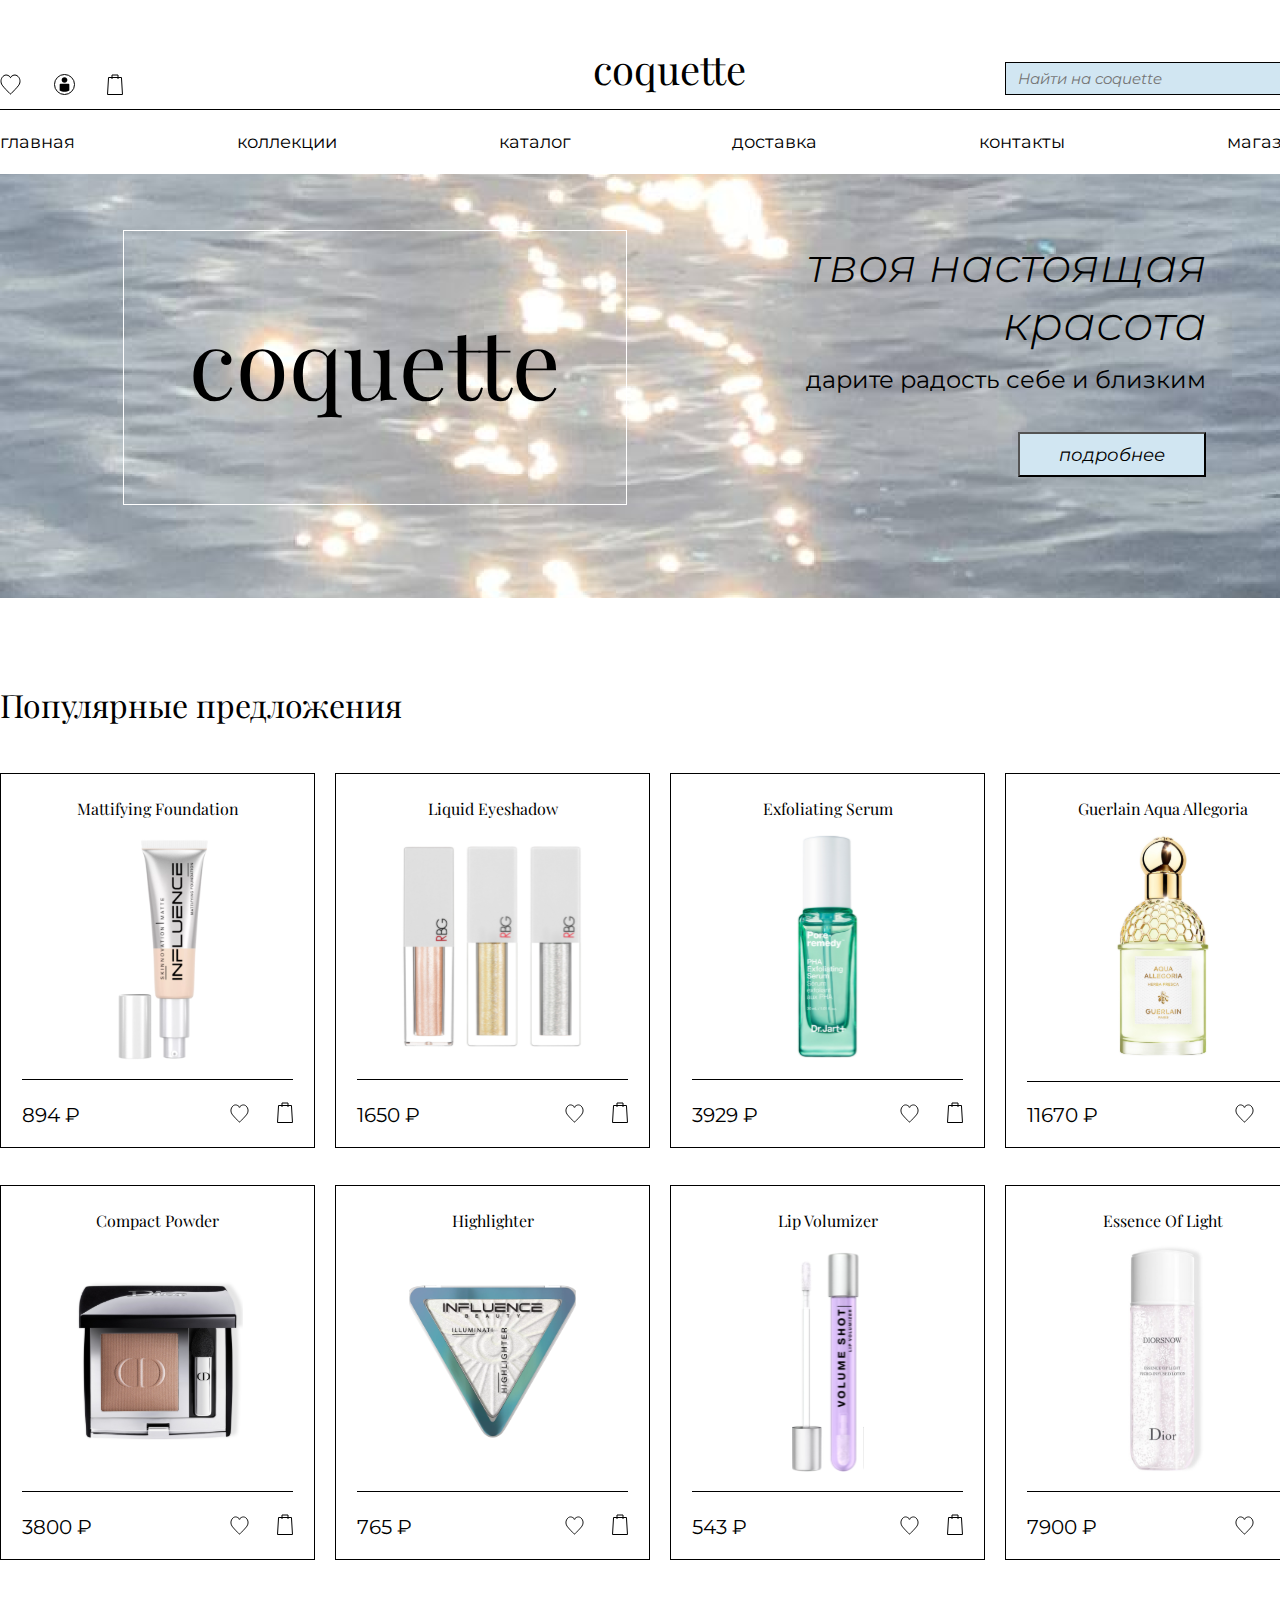
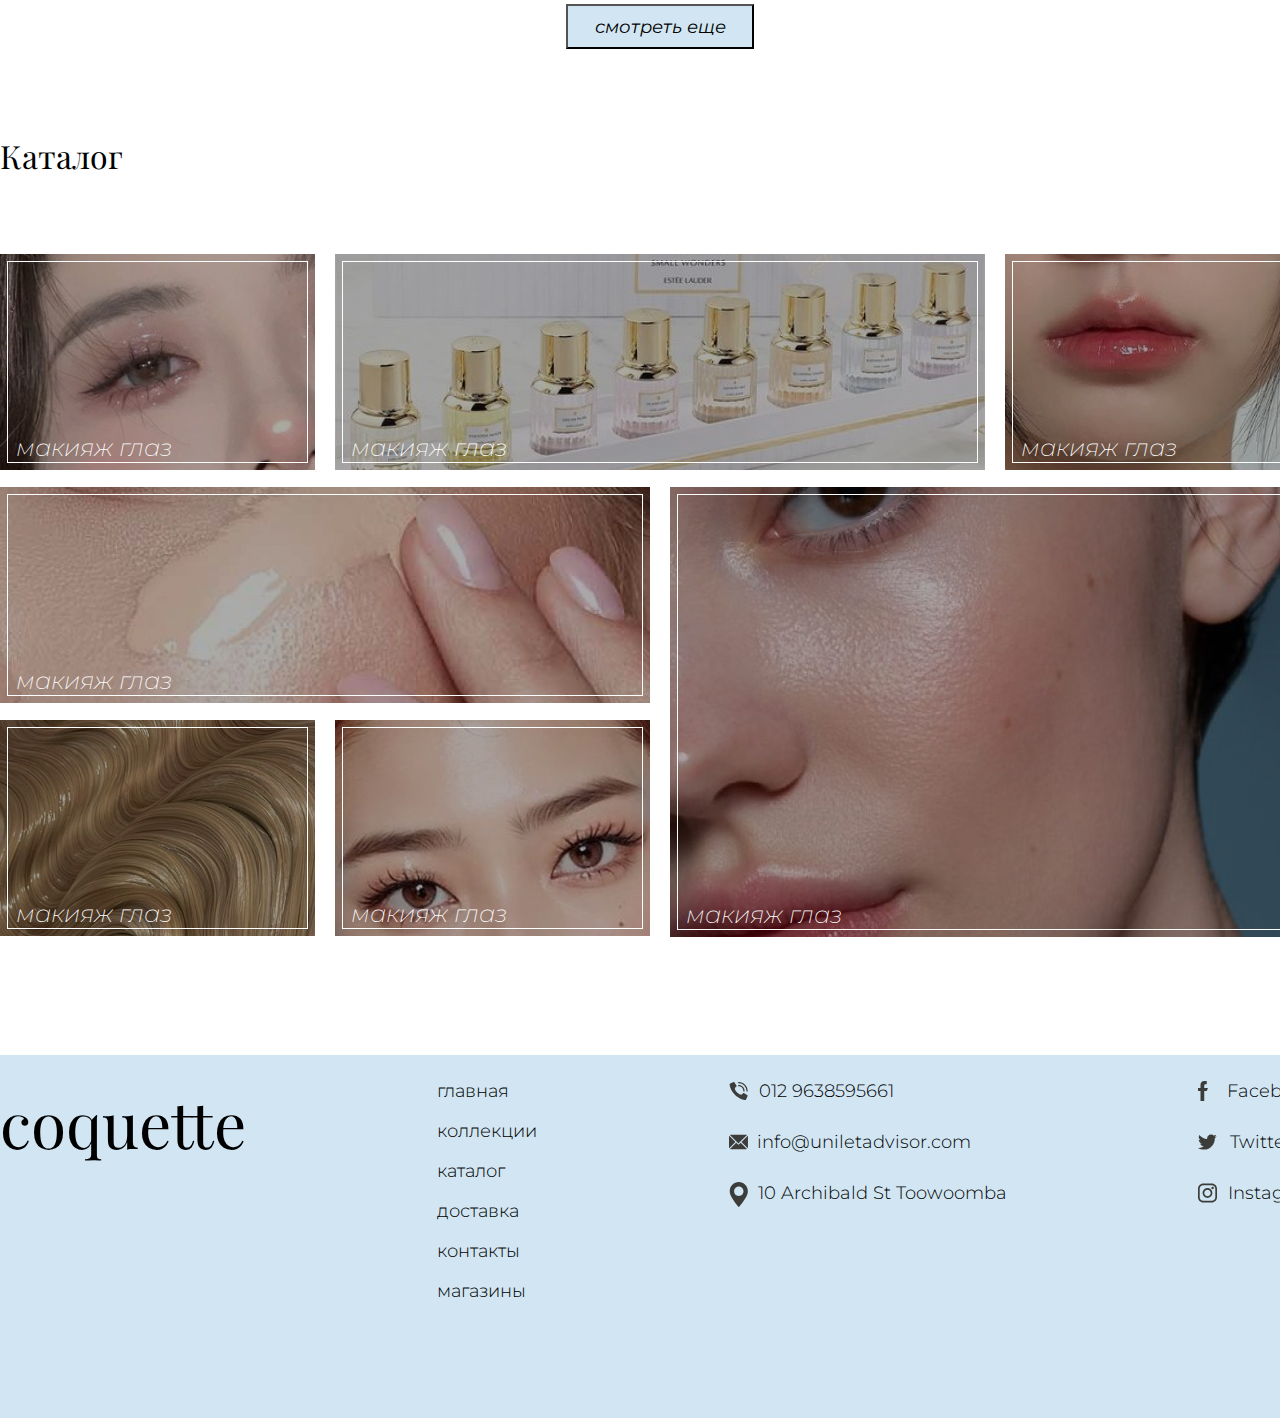
==== index.html @ 86402c60 "first commit" ====
<!DOCTYPE html>
<html lang="en">
<head>
    <meta charset="UTF-8">
    <meta name="viewport" content="width=device-width, initial-scale=1.0">
    <title>Document</title>
    <link rel="stylesheet" href="css/style.css">
    <link rel="preconnect" href="https://fonts.googleapis.com">
    <link rel="preconnect" href="https://fonts.gstatic.com" crossorigin>
    <link href="https://fonts.googleapis.com/css2?family=Montserrat:ital,wght@0,100..900;1,100..900&family=Playfair+Display:ital,wght@0,400..900;1,400..900&display=swap" rel="stylesheet">
</head>
<body>
    <header>
        <div class="container">
            <div>
                <div class="header-top">
                    <div class="icons">
                        <img src="icons/heart.svg" alt="">
                        <img src="icons/acc.svg" alt="">
                        <img src="icons/bag.svg" alt="">
                    </div>
                    <p class="logo">coquette</p>
                    <div class="poisk">
                        <div class="find">
                            <input class="input" type="text" placeholder="Найти на coquette">
                            <img src="icons/lupa.svg" alt="" type="button" class="lupa">
                        </div>
                    </div>
                </div>
                <div class="line"></div>
                <div class="nav">
                    <p class="nav-link">главная</p>
                    <p class="nav-link">коллекции</p>
                    <p class="nav-link">каталог</p>
                    <p class="nav-link">доставка</p>
                    <p class="nav-link">контакты</p>
                    <p class="nav-link">магазины</p>
                </div>
            </div>
        </div>
    </header>


    <section>
        <div class="container">

            <div class="banner">
                <div>
                    <p  class="name">coquette</p>
                </div>
                <div class="text-banner">
                    <p class="text1">твоя настоящая красота</p>
                    <p class="text2">дарите радость себе и близким</p>
                    <button class="button1">подробнее</button>
                </div>              
            </div>
        </div>
    </section>


    <section>
        <div class="container">
            <p class="pop-title">Популярные предложения</p>
            <div class="cards">
                <div class="card">
                    <p class="name-card">Mattifying Foundation</p>
                    <img src="img/tonalka.svg" alt="" class="img-card">
                    <div class="line-card"></div>
                    <div class="inf-card">
                        <p class="price">894 ₽</p>
                        <div>
                            <img src="icons/heart.svg" alt="" class="card-icn">
                            <img src="icons/bag.svg" alt="" class="card-icn2">
                        </div>
                    </div>
                </div>

                <div class="card">
                    <p class="name-card">Liquid Eyeshadow</p>
                    <img src="img/teni.svg" alt="" class="img-card">
                    <div class="line-card"></div>
                    <div class="inf-card">
                        <p class="price">1650 ₽</p>
                        <div>
                            <img src="icons/heart.svg" alt="" class="card-icn">
                            <img src="icons/bag.svg" alt="" class="card-icn2">
                        </div>
                    </div>
                </div>

                <div class="card">
                    <p class="name-card">Exfoliating Serum</p>
                    <img src="img/serum.svg" alt="" class="img-card">
                    <div class="line-card"></div>
                    <div class="inf-card">
                        <p class="price">3929 ₽</p>
                        <div>
                            <img src="icons/heart.svg" alt="" class="card-icn">
                            <img src="icons/bag.svg" alt="" class="card-icn2">
                        </div>
                    </div>
                </div>

                <div class="card">
                    <p class="name-card">Guerlain Aqua Allegoria</p>
                    <a href="product.html">

                        <img src="img/guerlean.svg" alt="" class="img-card">
                    </a>
                    <div class="line-card"></div>
                    <div class="inf-card">
                        <p class="price">11670 ₽</p>
                        <div>
                            <img src="icons/heart.svg" alt="" class="card-icn">
                            <img src="icons/bag.svg" alt="" class="card-icn2">
                        </div>
                    </div>
                </div>

            </div>

            <div class="cards2">
                <div class="card">
                    <p class="name-card">Compact Powder</p>
                    <img src="img/powder.svg" alt="" class="img-card">
                    <div class="line-card"></div>
                    <div class="inf-card">
                        <p class="price">3800 ₽</p>
                        <div>
                            <img src="icons/heart.svg" alt="" class="card-icn">
                            <img src="icons/bag.svg" alt="" class="card-icn2">
                        </div>
                    </div>
                </div>

                <div class="card">
                    <p class="name-card">Highlighter</p>
                    <img src="img/highlighter.svg" alt="" class="img-card">
                    <div class="line-card"></div>
                    <div class="inf-card">
                        <p class="price">765 ₽</p>
                        <div>
                            <img src="icons/heart.svg" alt="" class="card-icn">
                            <img src="icons/bag.svg" alt="" class="card-icn2">
                        </div>
                    </div>
                </div>

                <div class="card">
                    <p class="name-card">Lip Volumizer</p>
                    <img src="img/lipgloss.svg" alt="" class="img-card">
                    <div class="line-card"></div>
                    <div class="inf-card">
                        <p class="price">543 ₽</p>
                        <div>
                            <img src="icons/heart.svg" alt="" class="card-icn">
                            <img src="icons/bag.svg" alt="" class="card-icn2">
                        </div>
                    </div>
                </div>

                <div class="card">
                    <p class="name-card">Essence Of Light</p>
                    <img src="img/essence.svg" alt="" class="img-card">
                    <div class="line-card"></div>
                    <div class="inf-card">
                        <p class="price">7900 ₽</p>
                        <div>
                            <img src="icons/heart.svg" alt="" class="card-icn">
                            <img src="icons/bag.svg" alt="" class="card-icn2">
                        </div>
                    </div>
                </div>
            </div>

            <button class="button2">смотреть еще</button>

        </div>
    </section>


    <section>
        <div class="container">
            <p class="pop-title">Каталог</p>
            <div>
                <div class="block1">
                    <div class="eyes">
                        <p class="catalog-link">макияж глаз</p>
                    </div>
                    <div class="parfum"> <p class="catalog-link">макияж глаз</p> </div>
                    <div class="lips"><p class="catalog-link">макияж глаз</p> </div>
                </div>
                <div class="block2">
                    <div class="block3">
                        <div class="face"><p class="catalog-link-face">макияж глаз</p></div>
                        <div class="block31">
                            <div class="hear"><p class="catalog-link">макияж глаз</p></div>
                            <div class="brows"><p class="catalog-link">макияж глаз</p></div>
                        </div>
                    </div>
                    <div class="block4">
                        <div class="skin"><p class="catalog-link-skin">макияж глаз</p></div>
                    </div>
                </div>
            </div>
        </div>
    </section>

    <footer>
        <div class="container">
            <div class="footer-content">
                <p class="logo2">coquette</p>
                <ul class="f-nav">
                    <li>главная</li>
                    <li>коллекции</li>
                    <li>каталог</li>
                    <li>доставка</li>
                    <li>контакты</li>
                    <li>магазины</li>
                </ul>
                <div class="contact1">
                    <div class="phone">
                        <img src="icons/phone.svg" alt="" class="phone-img">
                        <p>012 9638595661</p>
                    </div>
                    <div class="mail">
                        <img src="icons/mail.svg" alt="" class="phone-img">
                        <p>info@uniletadvisor.com</p>
                    </div>
                    <div class="location">
                        <img src="icons/location.svg" alt="" class="phone-img">
                        <p>10 Archibald St Toowoomba</p>
                    </div>
                </div>
                <div class="contact1">
                    <div class="facebook">
                        <img src="icons/fb.svg" alt="" class="">
                        <p>Facebook</p>
                    </div>
                    <div class="twitter">
                        <img src="icons/twitter.svg" alt="" class="phone-img">
                        <p>Twitter</p>
                    </div>
                    <div class="inst">
                        <img src="icons/inst.svg" alt="" class="phone-img">
                        <p>Instagram</p>
                    </div>
                </div>
            </div>
        </div>
    </footer>
</body>
</html>
---- css/style.css ----
@import url('https://fonts.googleapis.com/css2?family=Montserrat:ital,wght@0,100..900;1,100..900&family=Playfair+Display:ital,wght@0,400..900;1,400..900&display=swap')

// <uniquifier>: Use a unique and descriptive class name
// <weight>: Use a value from 400 to 900

.playfair-display-<uniquifier> {
  font-family: "Playfair Display", serif;
  font-optical-sizing: auto;
  font-weight: <weight>;
  font-style: normal;
}

// <uniquifier>: Use a unique and descriptive class name
// <weight>: Use a value from 100 to 900

.montserrat-<uniquifier> {
  font-family: "Montserrat", sans-serif;
  font-optical-sizing: auto;
  font-weight: <weight>;
  font-style: normal;
}



:root{
    --font: 'Playfair Display', serif;
    --font2: 'Montserrat', sans-serif;
    --bacground-color: #D1E6F2;
    --text-color: white;
    --text-color1: #6C6C6C;
}
  
  
*{
    margin: 0;
    padding: 0;
    box-sizing: border-box;
}

.container{
    width: 1320px;
    margin: 0 auto;
    padding: 0;
}

.header-top{
    display: flex;
    justify-content: space-between;
    align-items: flex-end;

}

.icons{
    display: flex;
    justify-content: space-between;
    margin-top: 70px;
    min-width: 123px;
}

.logo{
    font-family: var(--font);
    font-size: 40px;
    margin-top: 42px;
    margin-left: 210px;
    
}

a{
    text-decoration: none;
    color:black;
}
  
.input{
    border: none;
    background-color: var(--bacground-color);
    font-size: 15px;
    font-family: var(--font2);
    font-style: italic;
}

.find{
    display: flex;
    justify-content: space-between;
    background-color: var(--bacground-color);
    width: 315px;
    height: 33px;
    border: 1px solid;
    outline: none;
    padding-left: 12px;
    font-size: 15px;
    font-family: var(--font2);
    font-style: italic;
    padding-top: 2px;
    padding-bottom: 2px;
}

.poisk{
    display: flex;
    justify-content: space-between;
    margin-top: 57px;
}

.lupa{
    width: 18px;
    margin-right: 12px;
}

.line{
    width: 1320px;
    height: 1px;
    background-color:black;
    margin-top: 14px;
}

.nav{
    display: flex;
    justify-content: space-between;
    margin-top: 21px;
}

.nav-link{
    font-family: var(--font2);
    font-size: 18px;

}

.banner{
    display: flex;
    justify-content: space-between;
    margin-top: 21px;
    width: 1320px;
    height: 424px;
    background: url("../img/more.png") top center/ cover no-repeat;
}

.name{
    display: inline-block;
    font-family: var(--font);
    font-size: 96px;
    padding: 65px 65px 80px 65px;
    border: 1px solid white;
    margin-top: 56px;
    margin-left: 123px;
}

.text-banner{
    text-align: right;
}

.text1{
    font-size: 48px;
    font-family: var(--font2);
    font-style: italic;
    font-weight: 300;
    margin-top: 62px;
    margin-right: 113px;
    width: 415px;
    text-align: right;
}

.text2{
    font-size: 24px;
    font-family: var(--font2);
    width: 400px;
    margin-top: 13px;
    margin-right: 113px;
    margin-left: 14px;
}

.button1{
    margin-top: 38px;
    width: 188px;
    height: 45px;
    background-color: var(--bacground-color);
    font-size: 18px;
    font-family: var(--font2);
    font-style: italic;
    margin-right: 114px;
}

.pop-title{
    font-size: 32px;
    font-family: var(--font);
    margin-top: 85px;
}

.cards{
    display: flex;
    justify-content: space-between;
    margin-top: 47px;
    margin-bottom: 37px;
}

.cards2{
    display: flex;
    justify-content: space-between;
    margin-bottom: 44px;
}

.card{

    display: grid;
    justify-items: center;
    width: 315px;
    height: 375px;
    border: 1px solid;
}

.name-card{
    font-size: 16px;
    font-family: var(--font);
    margin-top: 24px;
}

.img-card{
    height: 233px;

}

.line-card{
    width: 271px;
    height: 1px;
    background-color:black;
    margin-top: 5px;
}

.inf-card{
    display: flex;
    justify-content: space-between;
    align-items: flex-end;
    width: 271px;
    margin-bottom: 20px;
}

.price{
    font-size: 20px;
    font-family: var(--font2);
}

.card-icn{
    width: 19px;
    margin-right: 24px;
}

.card-icn2{
    width: 16px;
}

.button2{
    display: block;
    margin-left: auto;
    margin-right: auto;
    width: 188px;
    height: 45px;
    background-color: var(--bacground-color);
    font-size: 18px;
    font-family: var(--font2);
    font-style: italic;
}

.block1{
    display: flex;
    justify-content: space-between;
    margin-top: 77px;
    margin-bottom: 17px;
}

.block2{
    display: flex;
    justify-content: space-between;
    margin-bottom: 118px;
}

.eyes{
    width: 315px;
    height: 216px;
    background: url(../img/eyes.jpg);
}

.parfum{
    width: 650px;
    height: 216px;
    background: url(../img/parfum.jpg);
}

.lips{
    width: 315px;
    height: 216px;
    background: url(../img/lips.jpg);
}

.face{
    width: 650px;
    height: 216px;
    background: url(../img/face.jpg);
}

.block31{
    display: flex;
    justify-content: space-between;
    width: 650px;
    margin-top: 17px;
}

.hear{
    width: 315px;
    height: 216px;
    background: url(../img/hear.jpg);
}

.brows{
    width: 315px;
    height: 216px;
    background: url(../img/brows.jpg);
}

.skin{
    width: 650px;
    height: 450px;
    background: url(../img/skin.jpg);
}

.catalog-link{
    font-size: 24px;
    font-family: var(--font2);
    font-style: italic;
    color: var(--text-color);
    font-weight: 200;
    margin: 179px 16px;
}

.catalog-link-face{
    font-size: 24px;
    font-family: var(--font2);
    font-style: italic;
    color: var(--text-color);
    font-weight: 200;
    padding-top: 179px;
    margin-left: 16px;
}

.catalog-link-skin{
    font-size: 24px;
    font-family: var(--font2);
    font-style: italic;
    color: var(--text-color);
    font-weight: 200;
    padding-top: 413px;
    margin-left: 16px;
}

.product{
    display: flex;
    margin-top: 148px;
}

.parfum-img{
    width: 650px;
    height: 790px;
    border: 1px solid;
}

.parfum-g{
    width: 361px;
    margin-left: 145px;
    margin-top: 6px;
}

.prod-inf{
    margin-left: 20px;
}

.put{
    font-size: 24px;
    font-family: var(--font2);
    color: var(--text-color1);
    font-weight: 200; 
}

.prod-name{
    font-size: 48px;
    font-family: var(--font);
    font-weight: 300;
    width: 648px;
    margin-top: 44px;
}

.prod-type{
    font-size: 24px;
    font-family: var(--font2);
    font-weight: 200;
    margin-top: 45px;
}

.prod-price{
    font-size: 48px;
    font-family: var(--font2);
    font-weight: 300;
    margin-top: 261px;
}

.id{
    font-size: 18px;
    font-family: var(--font2);
    font-style: italic;
    color: var(--text-color1);
    font-weight: 200;
    margin-top: 40px;
}

.button3{
    width: 220px;
    height: 45px;
    background-color: var(--bacground-color);
    font-size: 18px;
    font-family: var(--font2);
    font-style: italic;
    font-weight: 300;
    margin-top: 25px;           
}

.text{
    font-size: 20px;
    font-family: var(--font2);
    font-weight: 300;
    margin-top: 37px;
}

.text-1{
    font-size: 20px;
    font-family: var(--font2);
    font-weight: 300;
    margin-top: 22px;

}

.text-2{
    font-size: 20px;
    font-family: var(--font2);
    font-weight: 300;
    margin-top: 22px;
    margin-bottom: 150px;
}



















footer{
    height: 363px;
    background-color: var(--bacground-color);
}

.footer-content{
    display: flex;
    justify-content: space-between;
}

.logo2{
    font-family: var(--font);
    font-size: 64px;
    margin-top: 25px;
    
}

.f-nav{
    margin-top: 25px;
    font-size: 18px;
    font-family: var(--font2);
    font-weight: 300;
    list-style-type: none;
    height: 220px;
}

li{
    margin-bottom: 18px;
}

.contact1{
    margin-top: 25px;
}

.phone{
    display: flex;
    justify-content: space-between;
    width: 165px;
    font-size: 18px;
    font-family: var(--font2);
    font-weight: 300;
    margin-bottom: 29px;
}

.phone-img{
    width: 19px;
}

.mail{
    display: flex;
    justify-content: space-between;
    width: 242px;
    font-size: 18px;
    font-family: var(--font2);
    font-weight: 300;
    margin-bottom: 29px;
}

.location{
    display: flex;
    justify-content: space-between;
    width: 278px;
    font-size: 18px;
    font-family: var(--font2);
    font-weight: 300;
    margin-bottom: 29px;
}

.facebook{
    display: flex;
    justify-content: space-between;
    width: 117px;
    font-size: 18px;
    font-family: var(--font2);
    font-weight: 300;
    margin-bottom: 29px;
}

.twitter{
    display: flex;
    justify-content: space-between;
    width: 94px;
    font-size: 18px;
    font-family: var(--font2);
    font-weight: 300;
    margin-bottom: 29px; 
}

.inst{
    display: flex;
    justify-content: space-between;
    width: 122px;
    font-size: 18px;
    font-family: var(--font2);
    font-weight: 300;
    margin-bottom: 29px; 
}
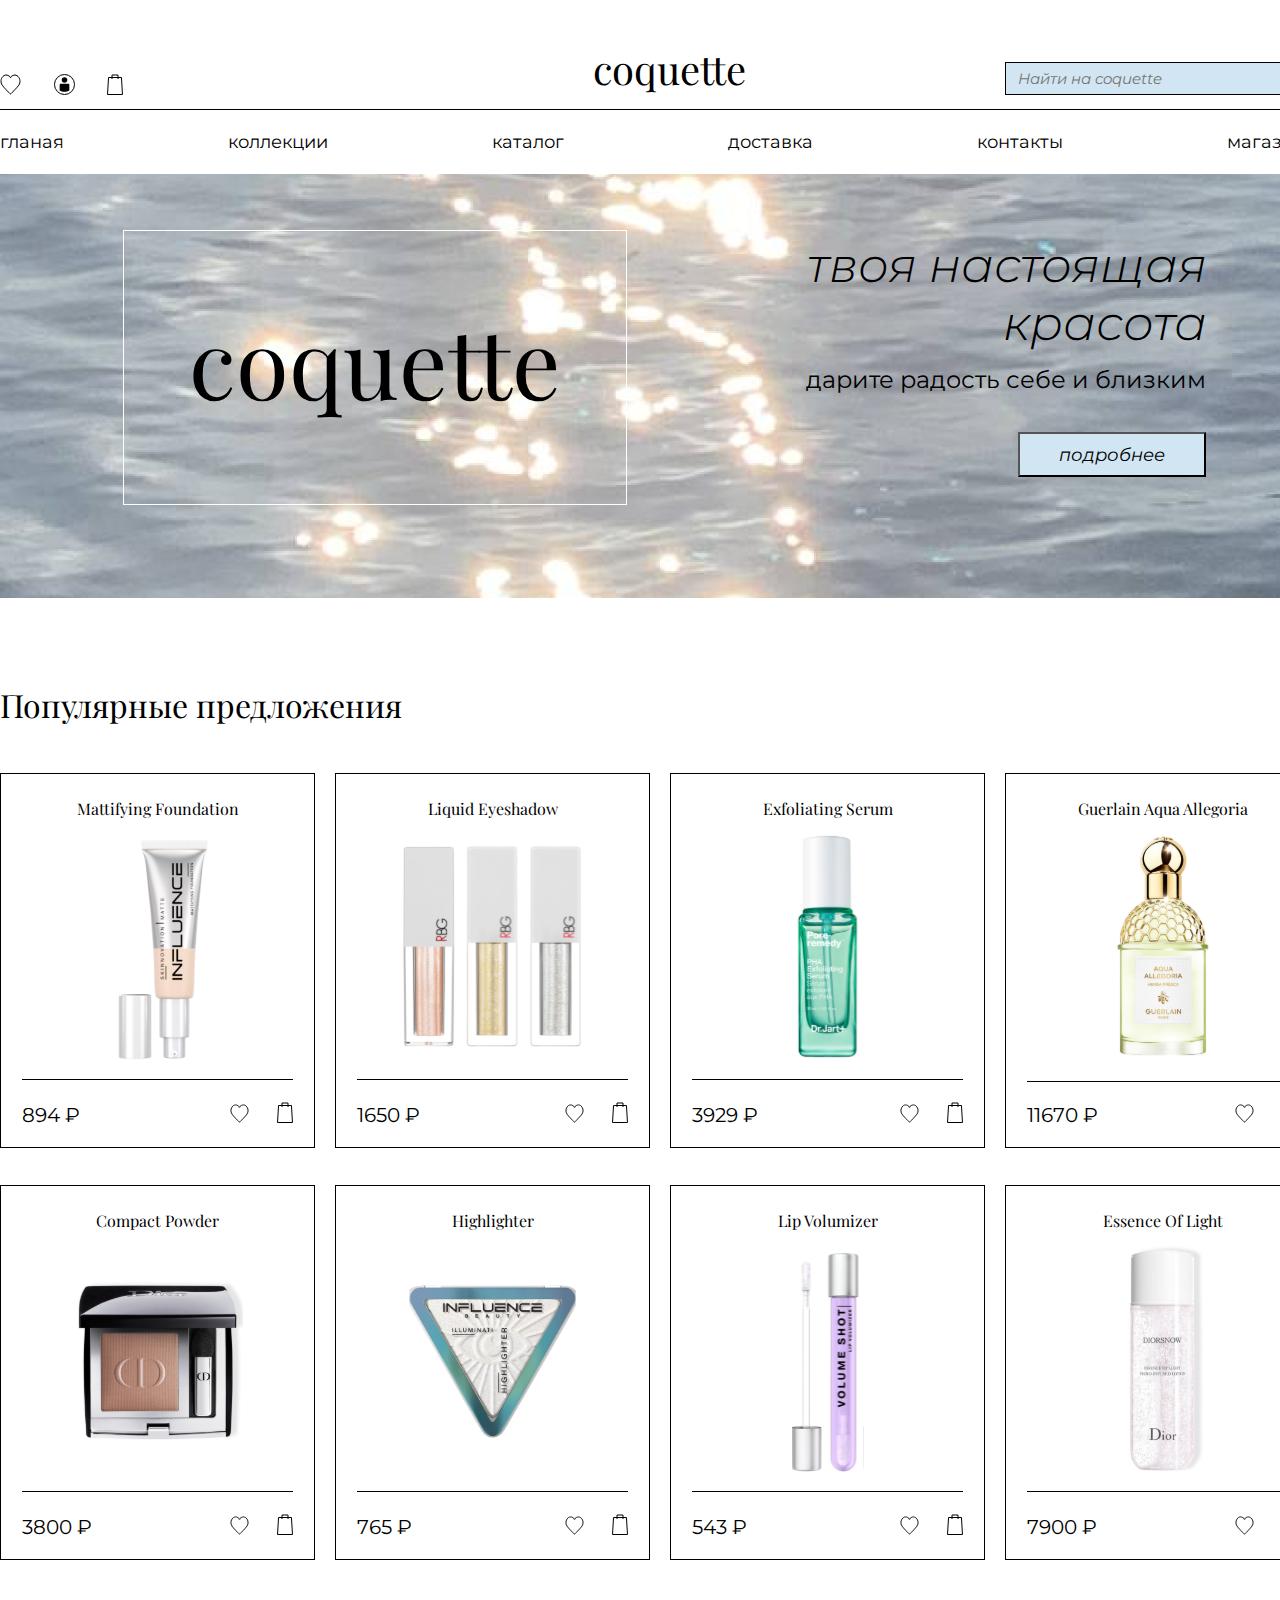
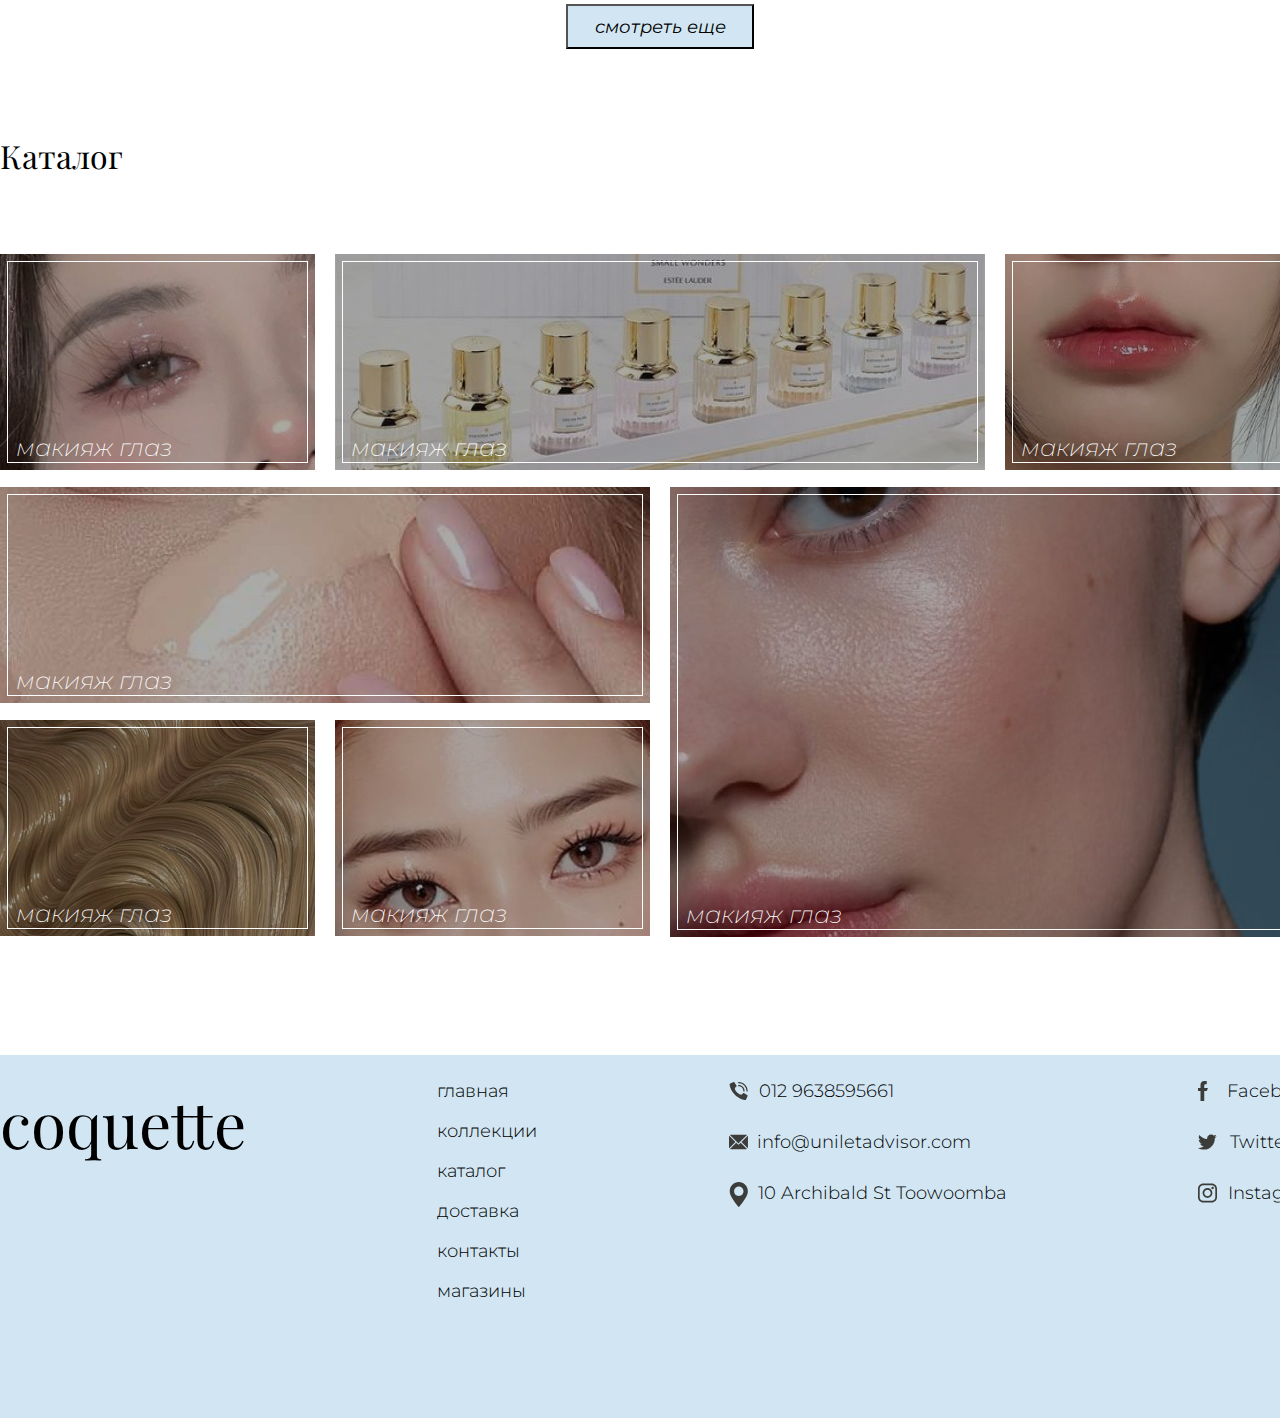
==== commit 0ff22dc0: "second commit" ====
--- a/index.html
+++ b/index.html
@@ -29,7 +29,7 @@
                 </div>
                 <div class="line"></div>
                 <div class="nav">
-                    <p class="nav-link">главная</p>
+                    <p class="nav-link">гланая</p>
                     <p class="nav-link">коллекции</p>
                     <p class="nav-link">каталог</p>
                     <p class="nav-link">доставка</p>
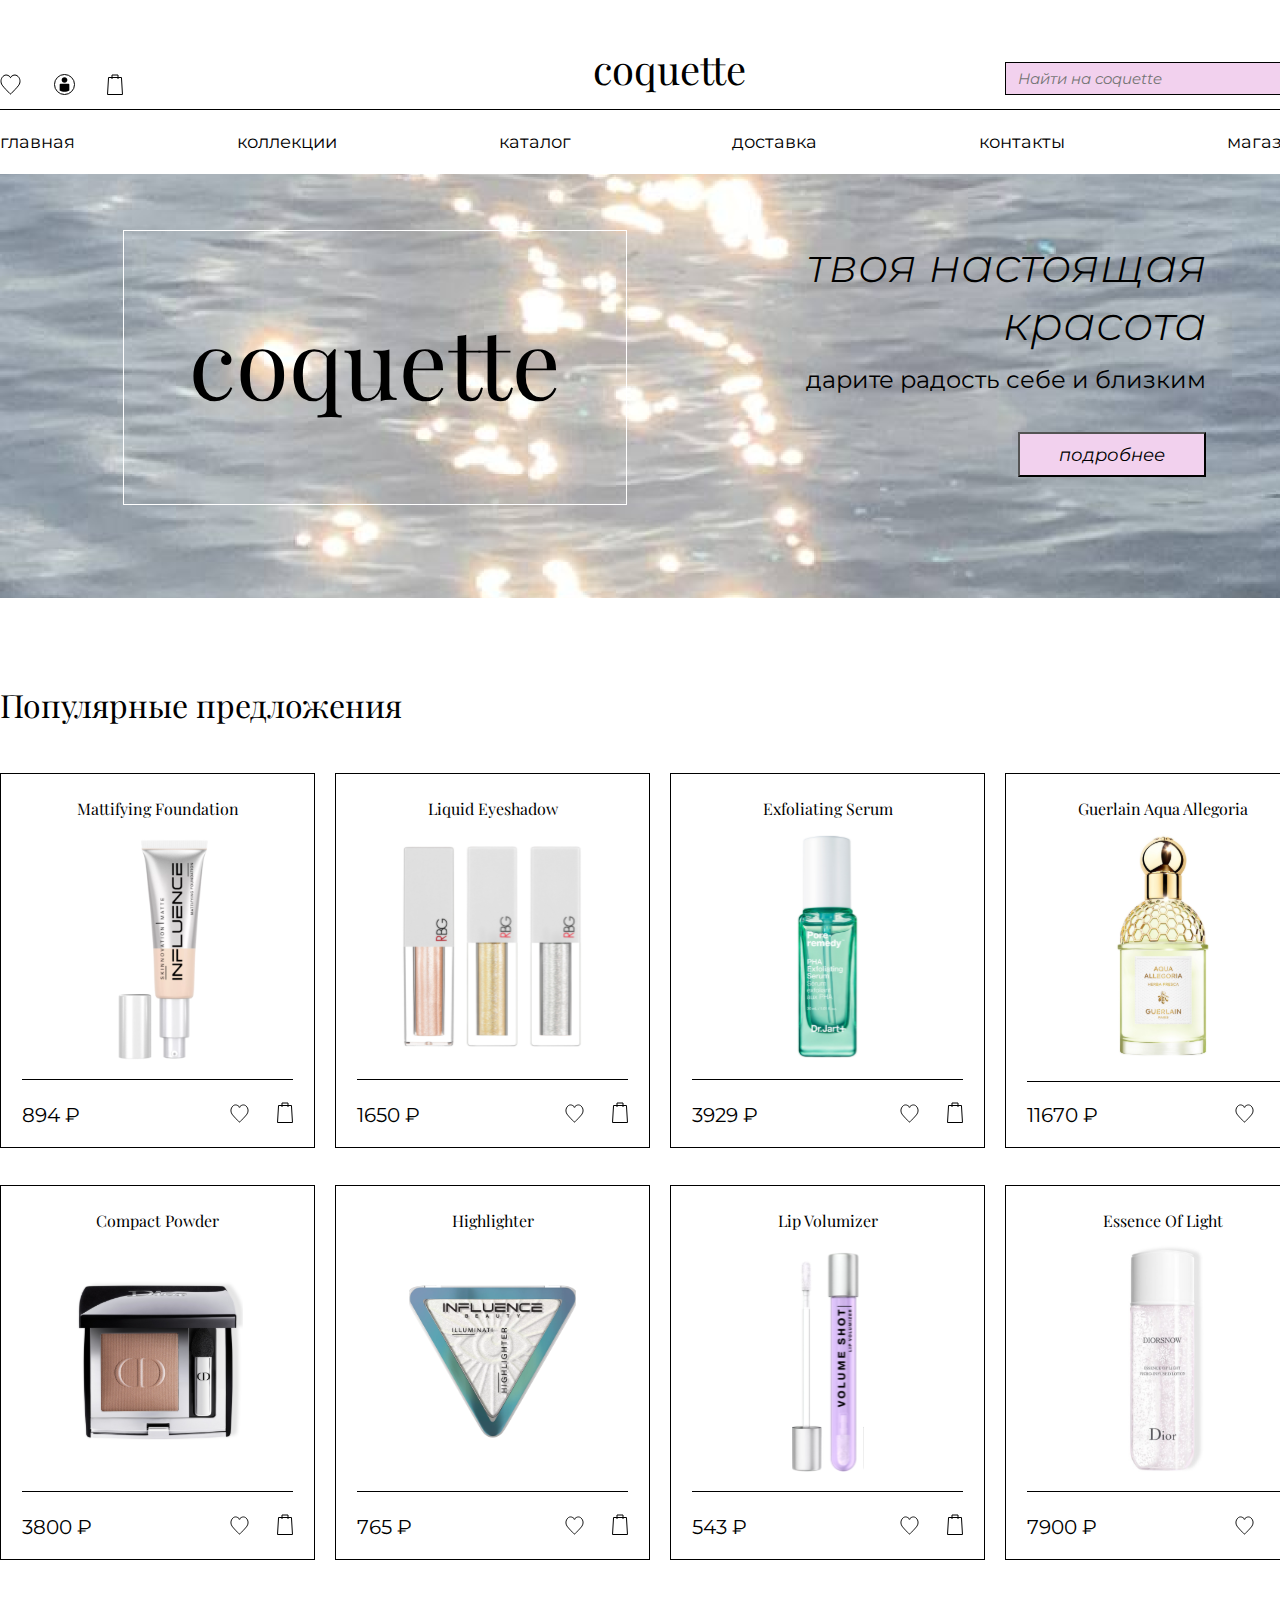
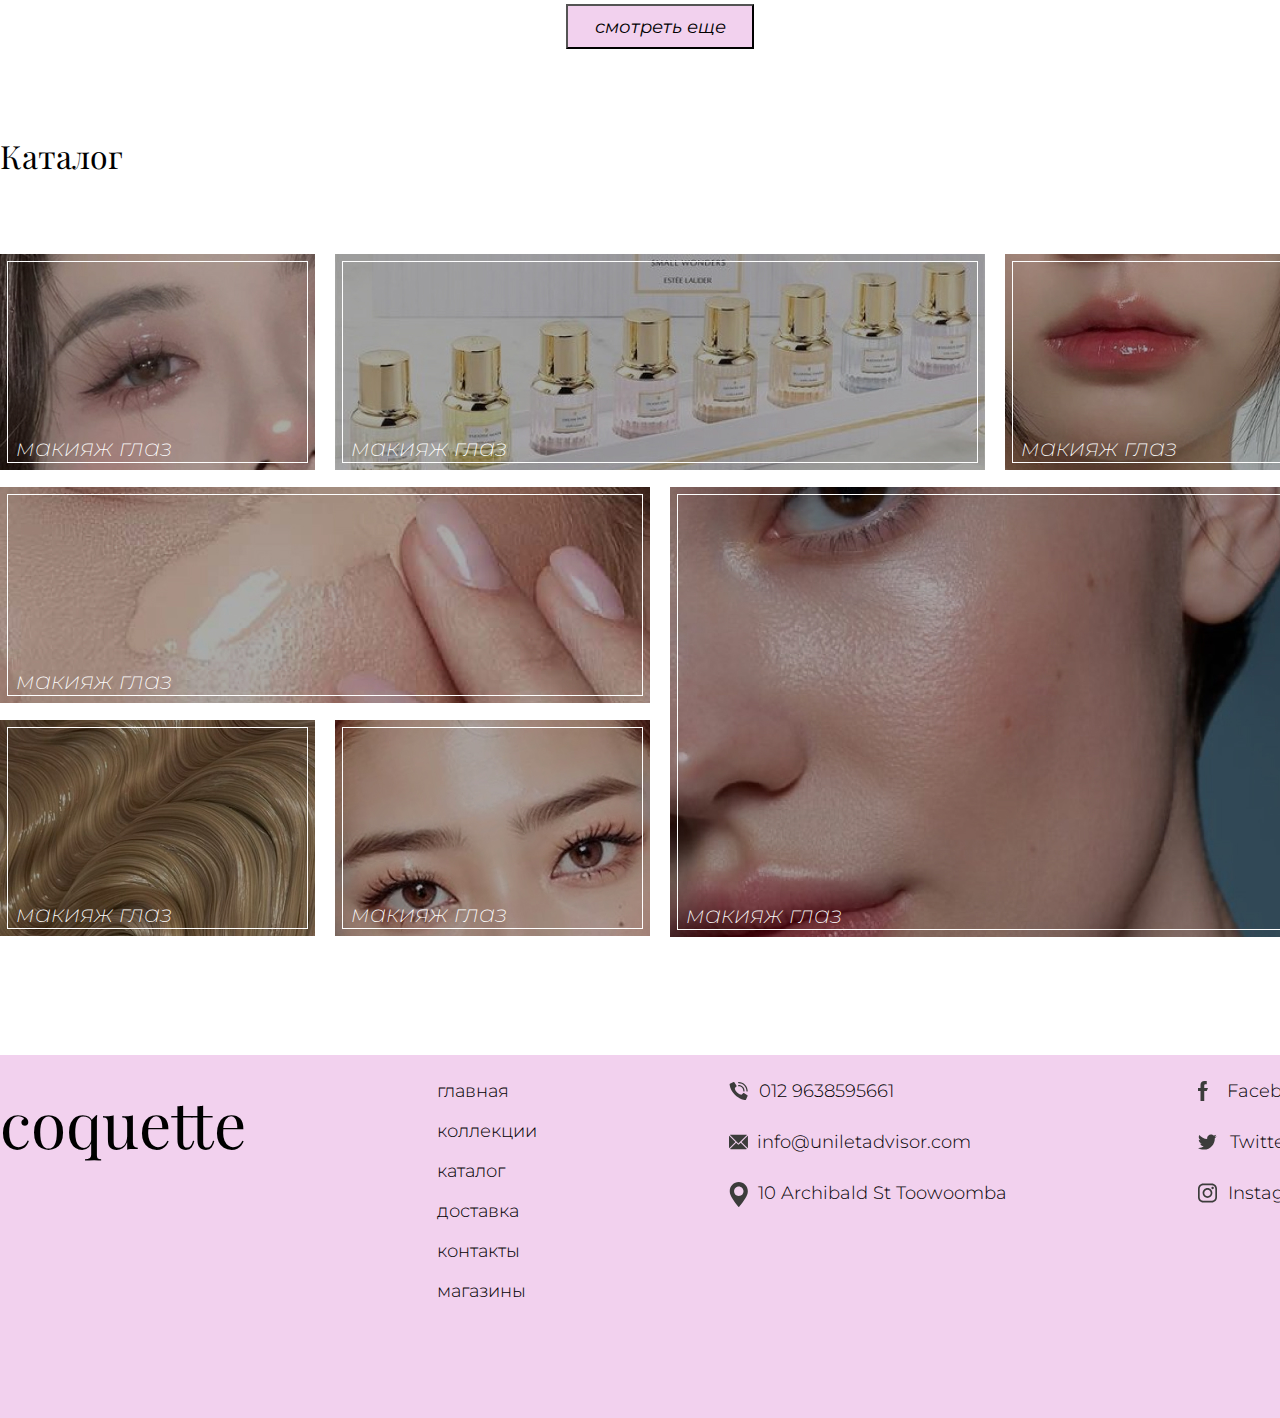
==== commit d7f1c4f6: "third commit" ====
--- a/index.html
+++ b/index.html
@@ -29,7 +29,7 @@
                 </div>
                 <div class="line"></div>
                 <div class="nav">
-                    <p class="nav-link">гланая</p>
+                    <p class="nav-link">главная</p>
                     <p class="nav-link">коллекции</p>
                     <p class="nav-link">каталог</p>
                     <p class="nav-link">доставка</p>
--- a/css/style.css
+++ b/css/style.css
@@ -26,7 +26,7 @@
 :root{
     --font: 'Playfair Display', serif;
     --font2: 'Montserrat', sans-serif;
-    --bacground-color: #D1E6F2;
+    --bacground-color: #F2D1EE;
     --text-color: white;
     --text-color1: #6C6C6C;
 }
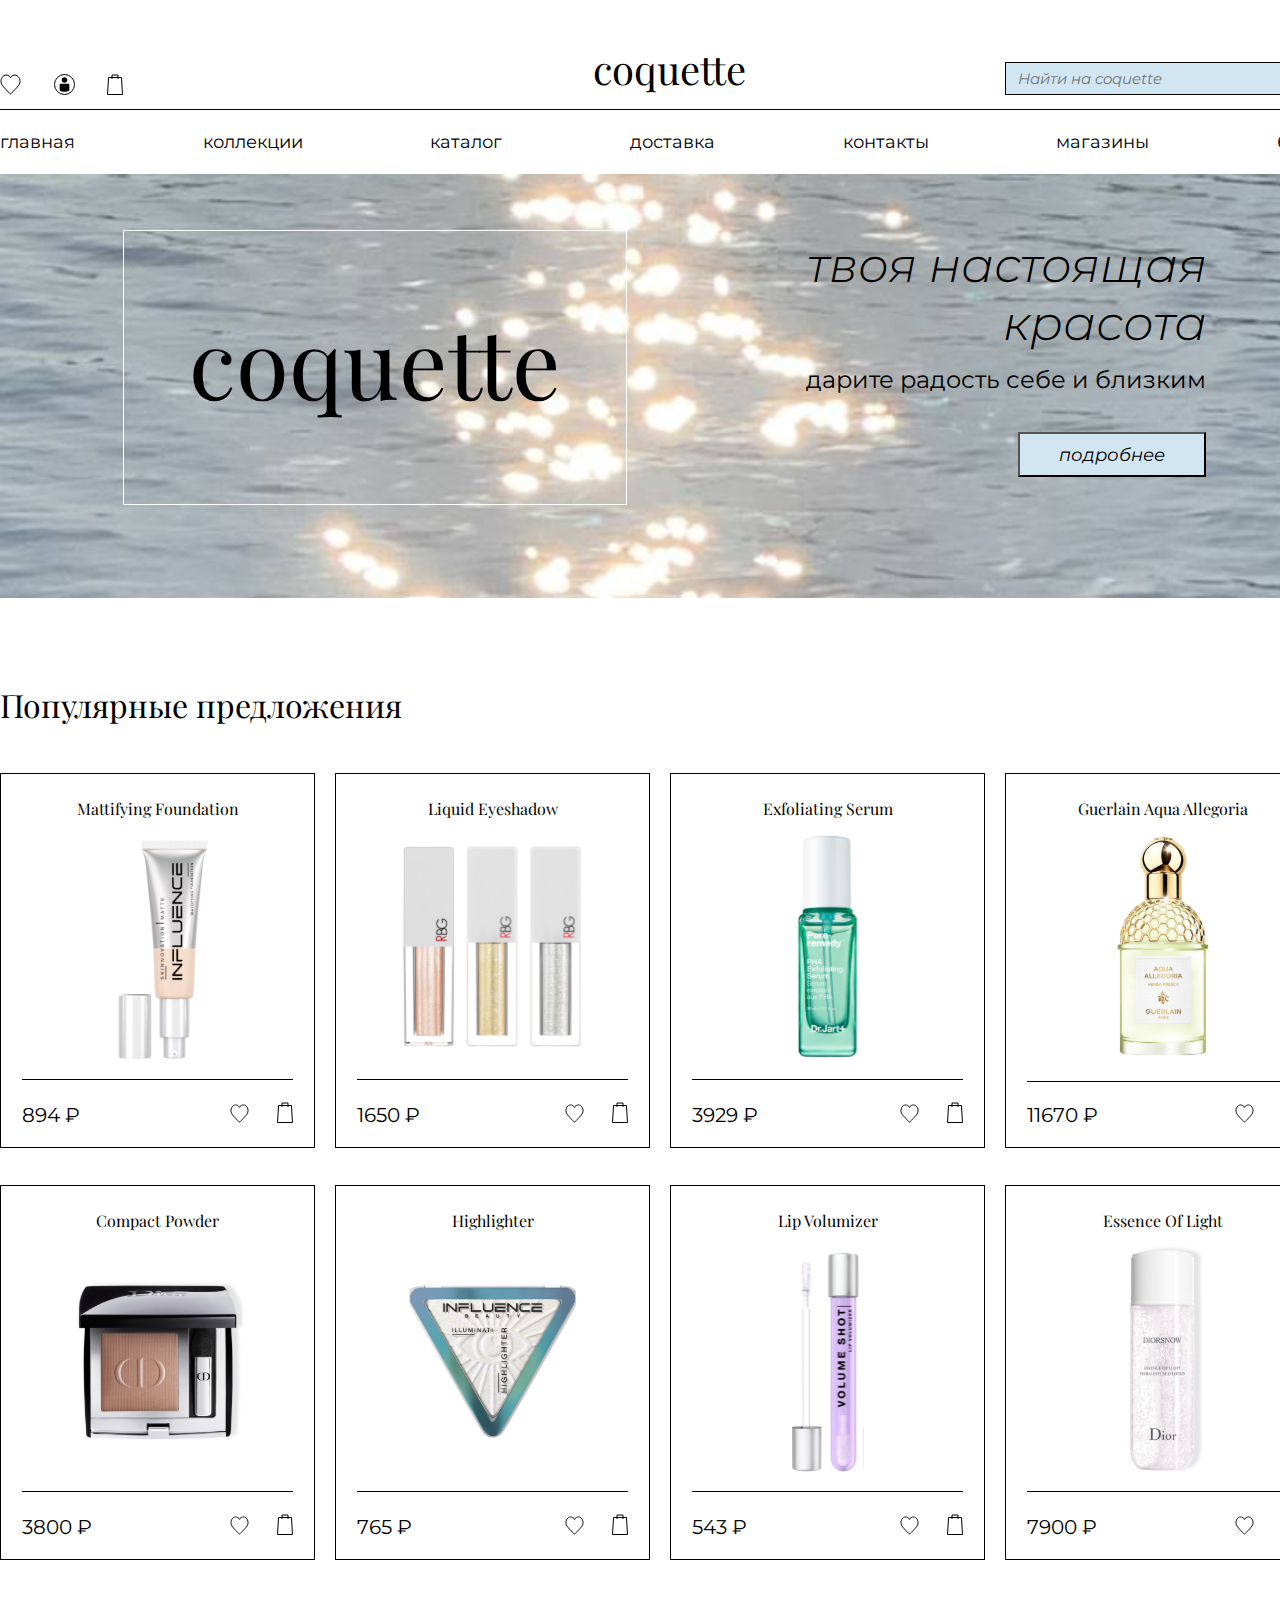
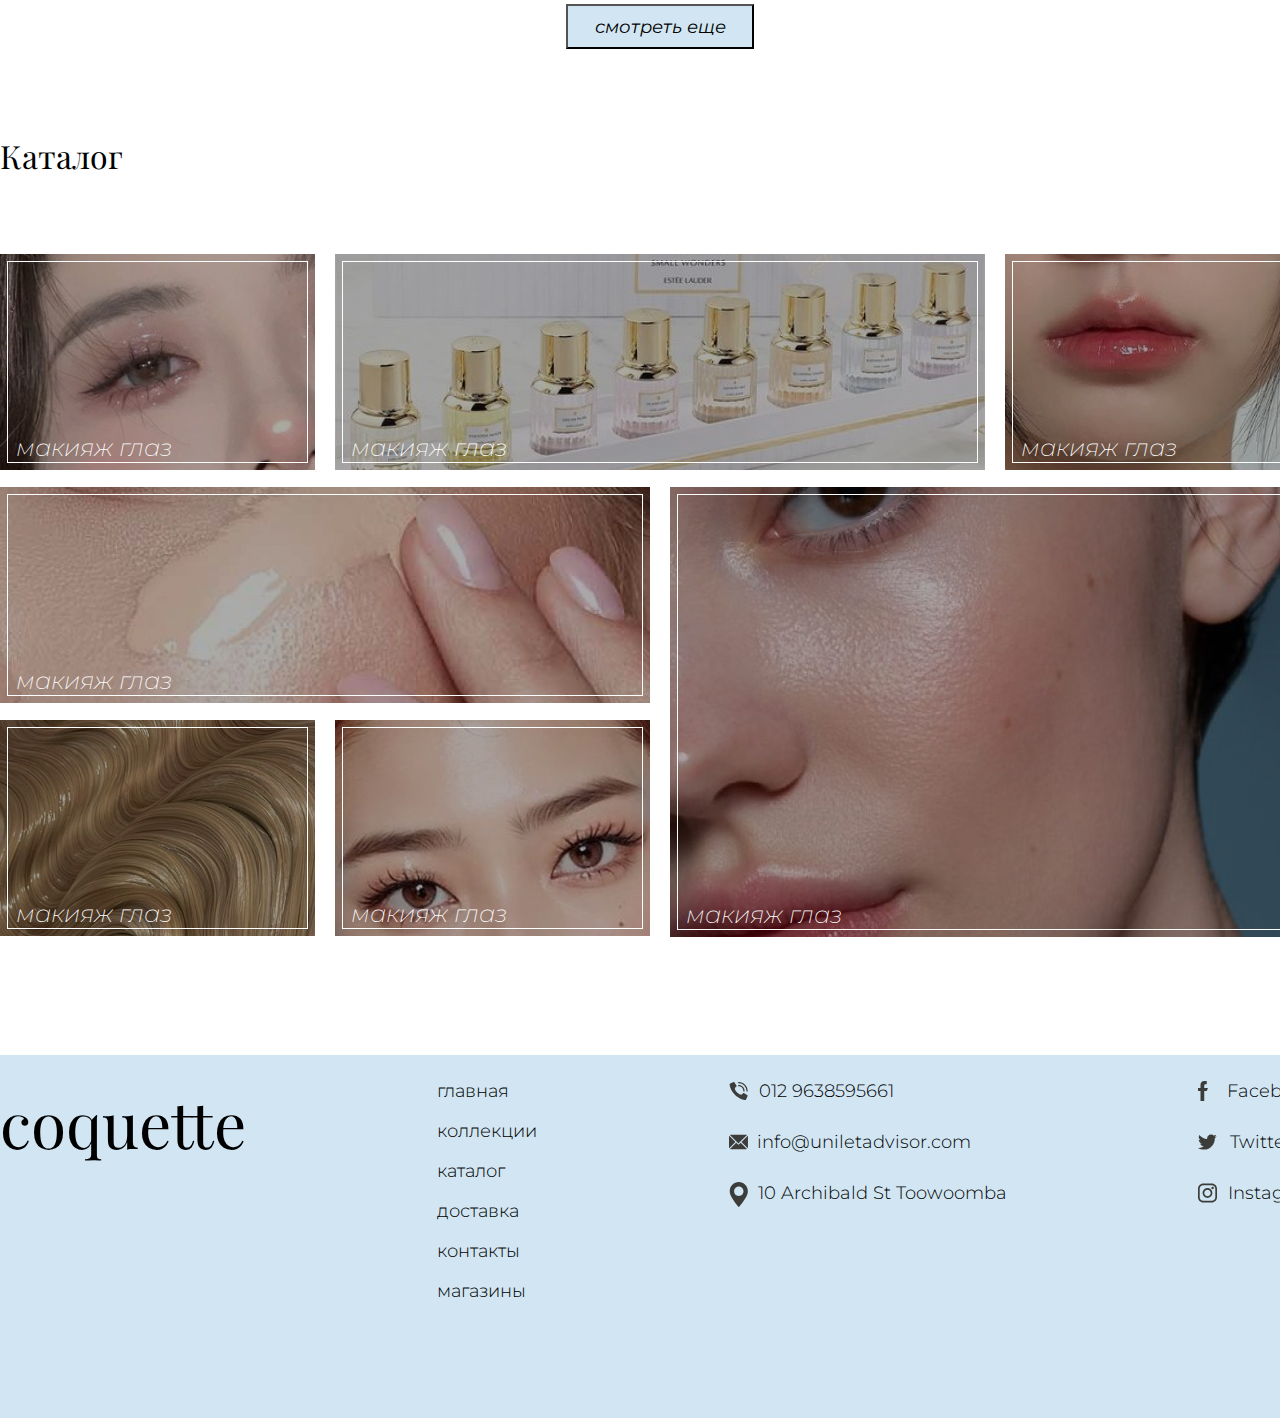
==== commit 252a48b7: "fifth" ====
--- a/index.html
+++ b/index.html
@@ -35,6 +35,7 @@
                     <p class="nav-link">доставка</p>
                     <p class="nav-link">контакты</p>
                     <p class="nav-link">магазины</p>
+                    <p class="nav-link">блог</p>
                 </div>
             </div>
         </div>
--- a/css/style.css
+++ b/css/style.css
@@ -26,7 +26,7 @@
 :root{
     --font: 'Playfair Display', serif;
     --font2: 'Montserrat', sans-serif;
-    --bacground-color: #F2D1EE;
+    --bacground-color: #D1E6F2;
     --text-color: white;
     --text-color1: #6C6C6C;
 }
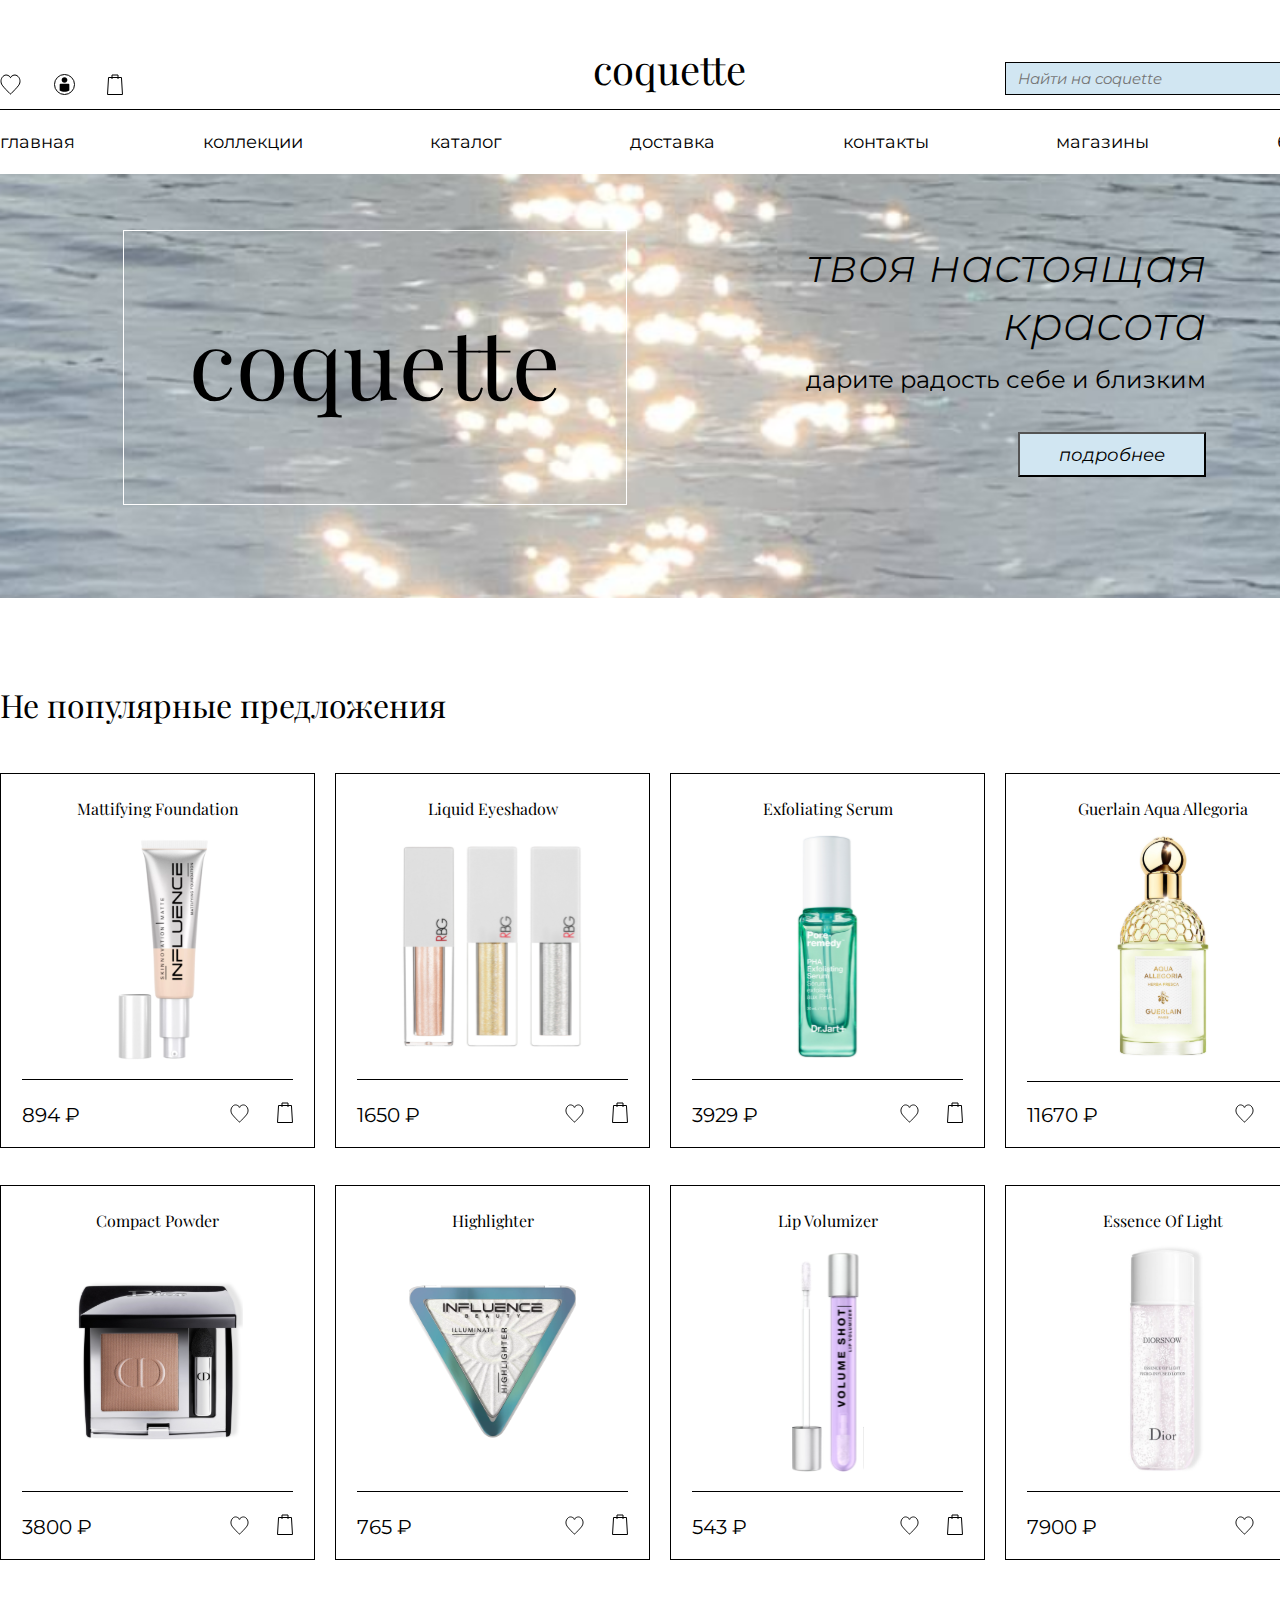
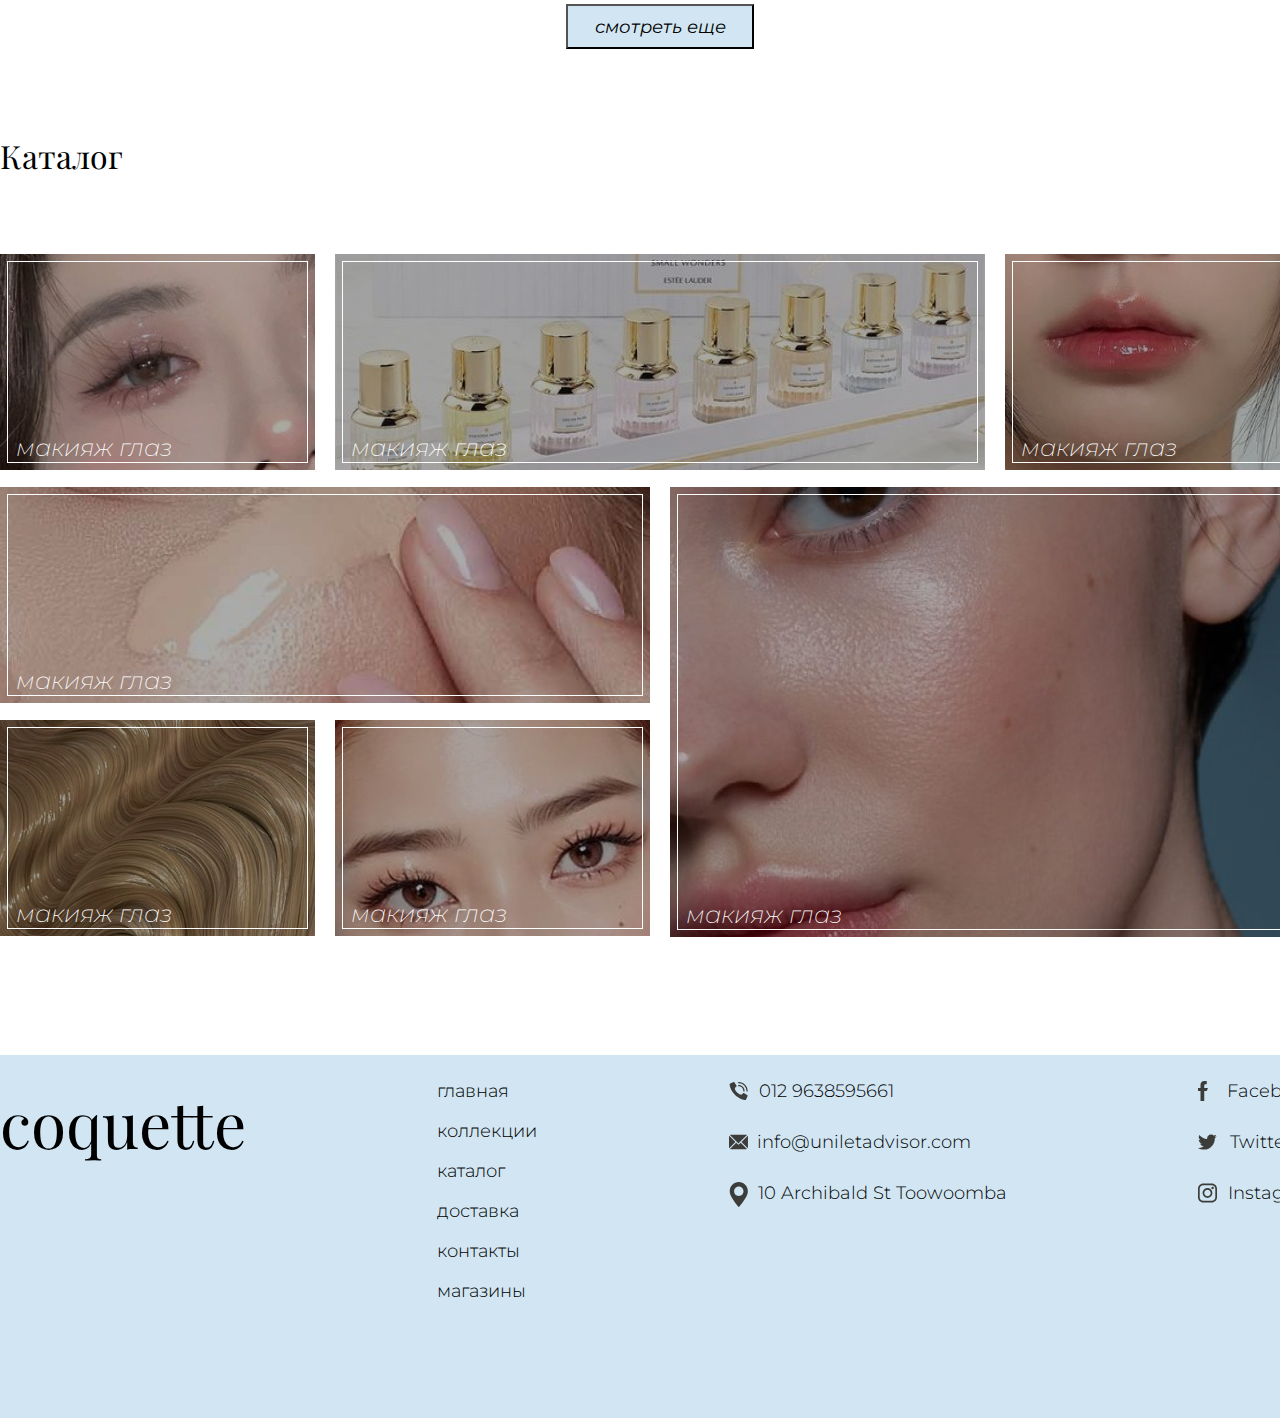
==== commit df57153c: "sixth" ====
--- a/index.html
+++ b/index.html
@@ -61,7 +61,7 @@
 
     <section>
         <div class="container">
-            <p class="pop-title">Популярные предложения</p>
+            <p class="pop-title">Не популярные предложения</p>
             <div class="cards">
                 <div class="card">
                     <p class="name-card">Mattifying Foundation</p>
